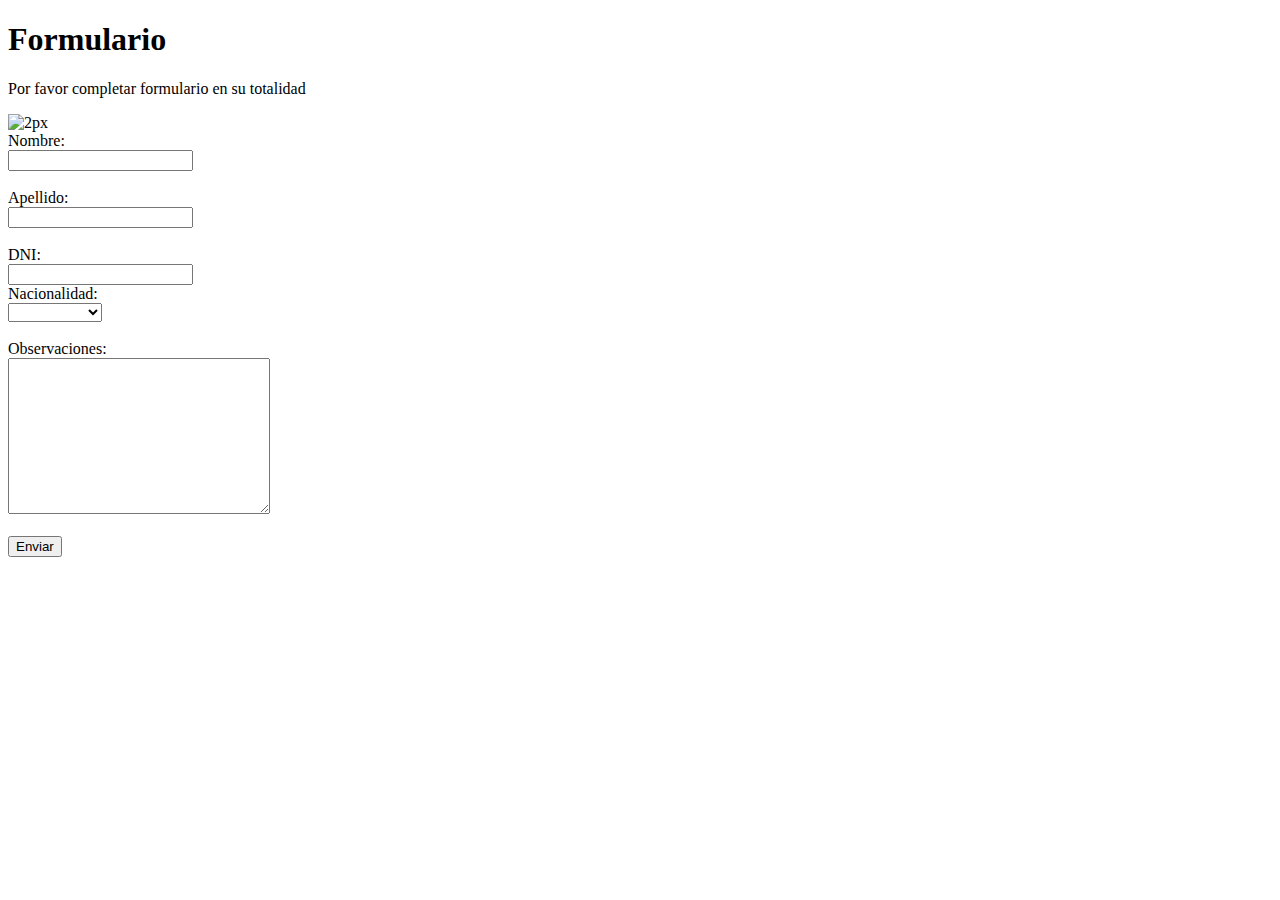
==== index.html @ 3b290a66 "inku" ====
<!DOCTYPE html>
<html lang="es">
<head>
    <meta charset="UTF-8">
    <meta http-equiv="X-UA-Compatible" content="IE=edge">
    <meta name="viewport" content="width=device-width, initial-scale=1.0">
    <title>Neo Inku Market</title>
    <link rel="stylesheet" href="./css/style.css">
</head>
<body>
    <h1 class="backgroudstyle">Formulario</h1>
    <p>Por favor completar formulario en su totalidad</p>
    <img src="./Images/giphy.gif" alt="2px">
    <form>
        <label for="nombre">Nombre:</label> <br>
        <input type="Nombre" id="nombre"><BR></BR>
        <label for="Apellido">Apellido:</label> <br>
        <input type="Apellido" id="Apellido" ><BR></BR>
        <label for="DNI">DNI:</label><br>
        <input type="DNI" id="dni"><br>

    <label for="Nacionalidad">Nacionalidad:</label><br>
        <select name="Nacionalidad" id="Nacionalidad">
            <option value=""></option>
            <option>Argentina</option>
            <option>Colombiana</option>
            <option>Japonesa</option>
            <option>Rusa</option>
        </select><BR></BR>

    <label for="Observaciones">Observaciones:</label><br>
        <textarea name="Observaciones" id="Observaciones" cols="30" rows="10"></textarea><BR></BR>
    
    <button type="submit" onclick="alert('Gracias por la informacion');">Enviar</button>
    </form>



</body>
</html>
---- css/style.css ----
.backgroundverde{
    background-color: darkgreen;}
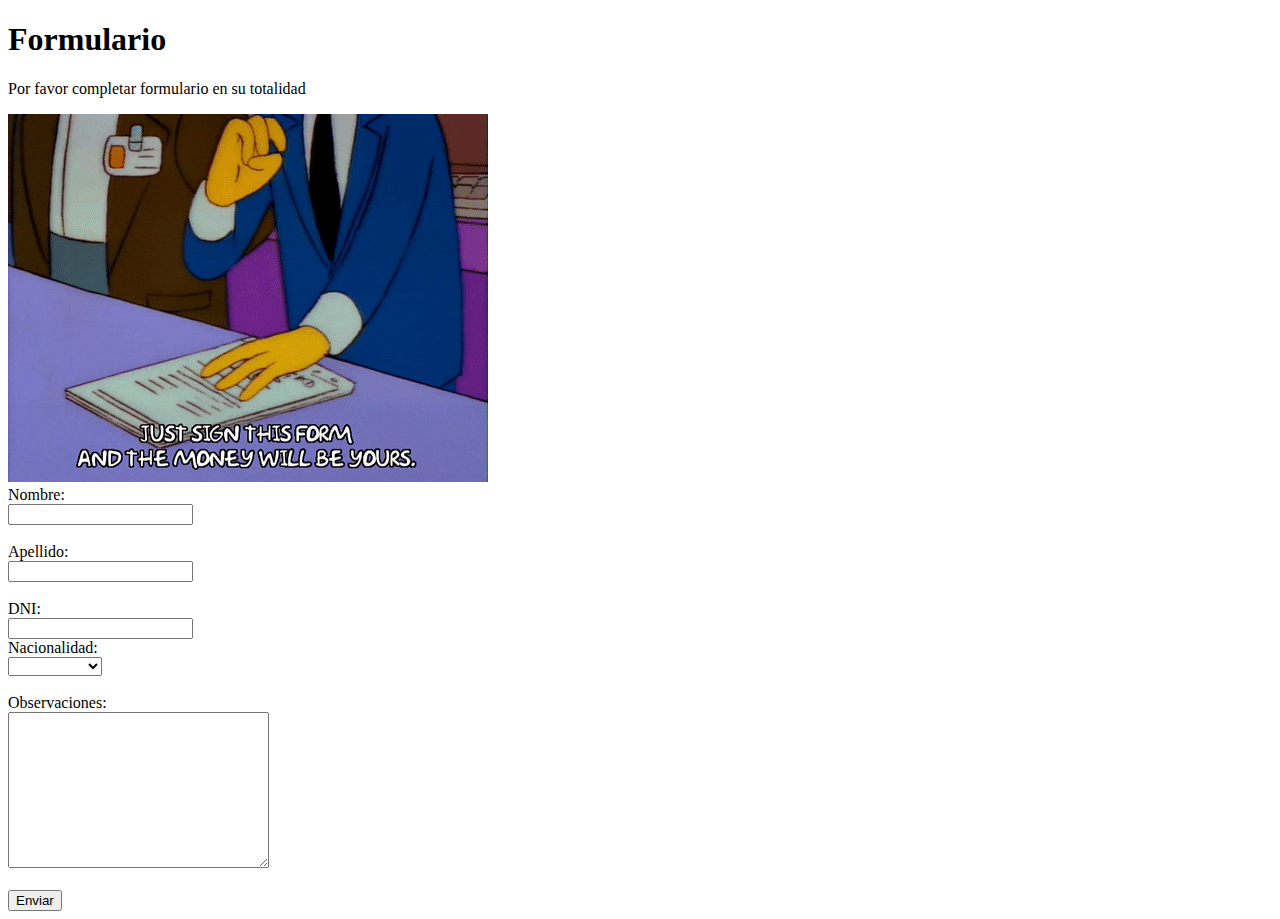
==== commit b708f557: "Neo" ====
--- a/index.html
+++ b/index.html
@@ -10,7 +10,7 @@
 <body>
     <h1 class="backgroudstyle">Formulario</h1>
     <p>Por favor completar formulario en su totalidad</p>
-    <img src="./Images/giphy.gif" alt="2px">
+    <img src="./images/giphy.gif" alt="2px">
     <form>
         <label for="nombre">Nombre:</label> <br>
         <input type="Nombre" id="nombre"><BR></BR>
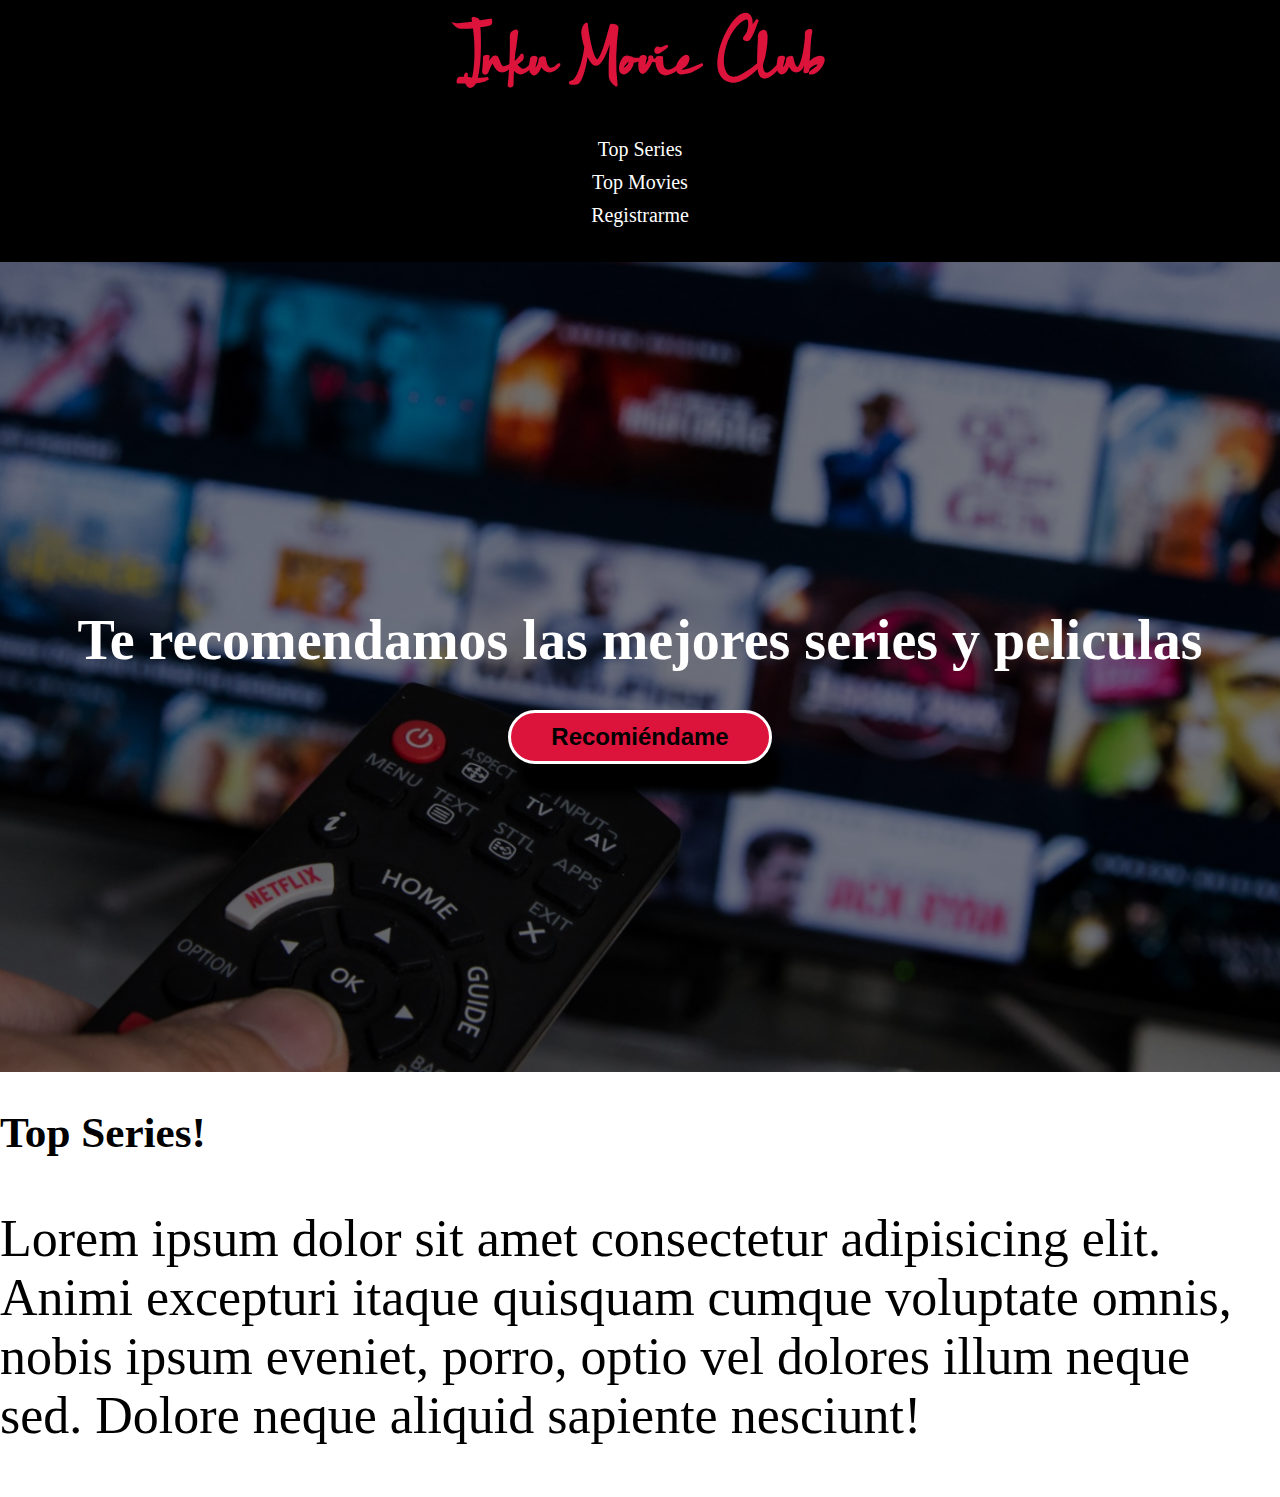
==== commit 74929e82: "neo" ====
--- a/index.html
+++ b/index.html
@@ -4,37 +4,37 @@
     <meta charset="UTF-8">
     <meta http-equiv="X-UA-Compatible" content="IE=edge">
     <meta name="viewport" content="width=device-width, initial-scale=1.0">
-    <title>Neo Inku Market</title>
+    <title>Neo Inku Movie Club</title>
     <link rel="stylesheet" href="./css/style.css">
 </head>
 <body>
-    <h1 class="backgroudstyle">Formulario</h1>
-    <p>Por favor completar formulario en su totalidad</p>
-    <img src="./images/giphy.gif" alt="2px">
-    <form>
-        <label for="nombre">Nombre:</label> <br>
-        <input type="Nombre" id="nombre"><BR></BR>
-        <label for="Apellido">Apellido:</label> <br>
-        <input type="Apellido" id="Apellido" ><BR></BR>
-        <label for="DNI">DNI:</label><br>
-        <input type="DNI" id="dni"><br>
-
-    <label for="Nacionalidad">Nacionalidad:</label><br>
-        <select name="Nacionalidad" id="Nacionalidad">
-            <option value=""></option>
-            <option>Argentina</option>
-            <option>Colombiana</option>
-            <option>Japonesa</option>
-            <option>Rusa</option>
-        </select><BR></BR>
-
-    <label for="Observaciones">Observaciones:</label><br>
-        <textarea name="Observaciones" id="Observaciones" cols="30" rows="10"></textarea><BR></BR>
-    
-    <button type="submit" onclick="alert('Gracias por la informacion');">Enviar</button>
-    </form>
+    <header>
+        <div class="container">
+            <p class="logo">Inku Movie Club</p>
+            <nav>
+                <a href="#">Top Series</a>
+                <a href="#">Top Movies</a>
+                <a href="#">Registrarme</a>
+            </nav>
+        </div>
+    </header>
+    <section id="hero">
+        <h1>Te recomendamos las mejores series y peliculas</h1>
+        <button>Recomiéndame</button>
+    </section>
+    <section id="tops">
+        <div class="container">
+            <div class="img-container"></div>
+            <h2>Top Series!</h2>
+            <p>Lorem ipsum dolor sit amet consectetur adipisicing elit. Animi excepturi itaque quisquam cumque voluptate omnis, nobis ipsum eveniet, porro, optio vel dolores illum neque sed. Dolore neque aliquid sapiente nesciunt!</p>
+        </div>
+    </section>
+    <section id="Top Movies">
+        <div class="carta"></div>
+        <div class="carta"></div>
+        <div class="carta"></div>
 
 
-
+    </section>
 </body>
 </html>--- a/css/style.css
+++ b/css/style.css
@@ -1,2 +1,93 @@
-.backgroundverde{
-    background-color: darkgreen;}+@font-face {
+    font-family: kaji;
+    src: url('/fonts/Khiara\ Script.ttf');
+}
+@font-face {
+    font-family: kai;
+    src: url('/fonts/Harukaze.ttf');
+}
+body{
+    margin: 0;
+}
+
+h1{font-size: 3.5em;}
+h2{font-size: 2.7em;}
+h3{font-size: 2em;}
+p{font-size: 3.25em;}
+ul{list-style: none;}
+
+button{
+    font-size: 1.5em;
+    font-weight: bold;
+    padding: 10px 40px;
+    border-radius: 40px;
+    border:3px solid white;
+    box-shadow: 10px 30px 10px;
+    background-color: crimson;  
+}
+
+button:hover{
+    background-color: white;
+}
+
+.container{
+    max-width: 1400px;
+    margin: auto;
+}
+
+header{
+    background-color: black;
+}
+header .logo{
+    margin: 0;
+    padding: 30px 10px;
+    font-weight: bold;
+    font-family: kaji;
+    color: crimson;
+    font-size: 5.5em;
+}
+
+header .container{
+    display: flex;
+    flex-direction: column;
+    align-items: center;
+}
+
+header nav{
+    display: flex;
+    flex-direction: column;
+    text-align: center;
+    padding-bottom: 30px;
+}
+
+header a{
+    padding: 5px 12px;
+    text-decoration: none;
+    font-weight: lighter;
+    color: white;
+    font-size: 20px;
+}
+
+header a:hover{
+    color: crimson;
+}
+
+#hero{
+    display: flex;
+    align-items: center;
+    justify-content: center;
+    text-align: center;
+    flex-direction: column;
+    height: 90vh;
+    color: white;
+    background-image: linear-gradient(
+        0deg,
+        rgba(0,0,0,0.5),
+        rgba(0,0,0,0.5)
+    ) 
+    ,url(/imagenes/Series.jpg);
+    background-repeat: no-repeat;
+    background-size: cover;
+    background-position: center center;
+    
+}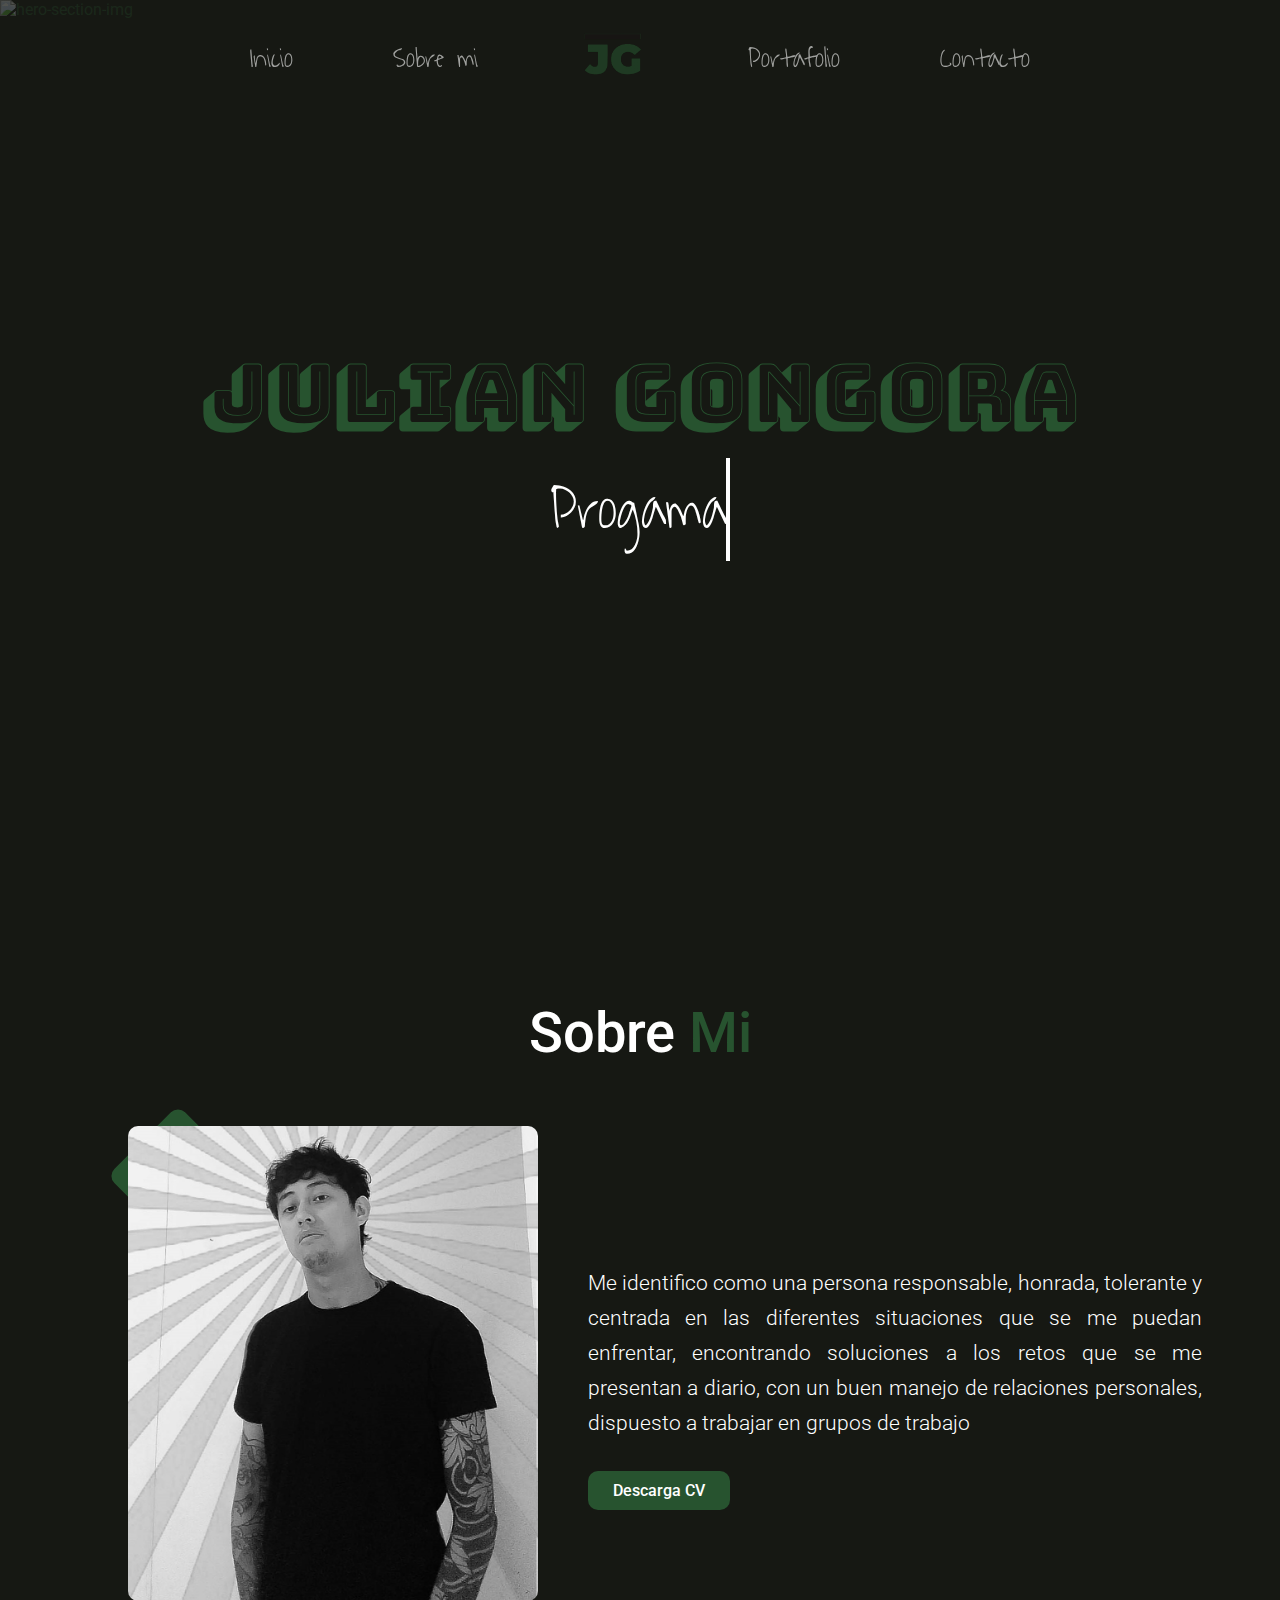
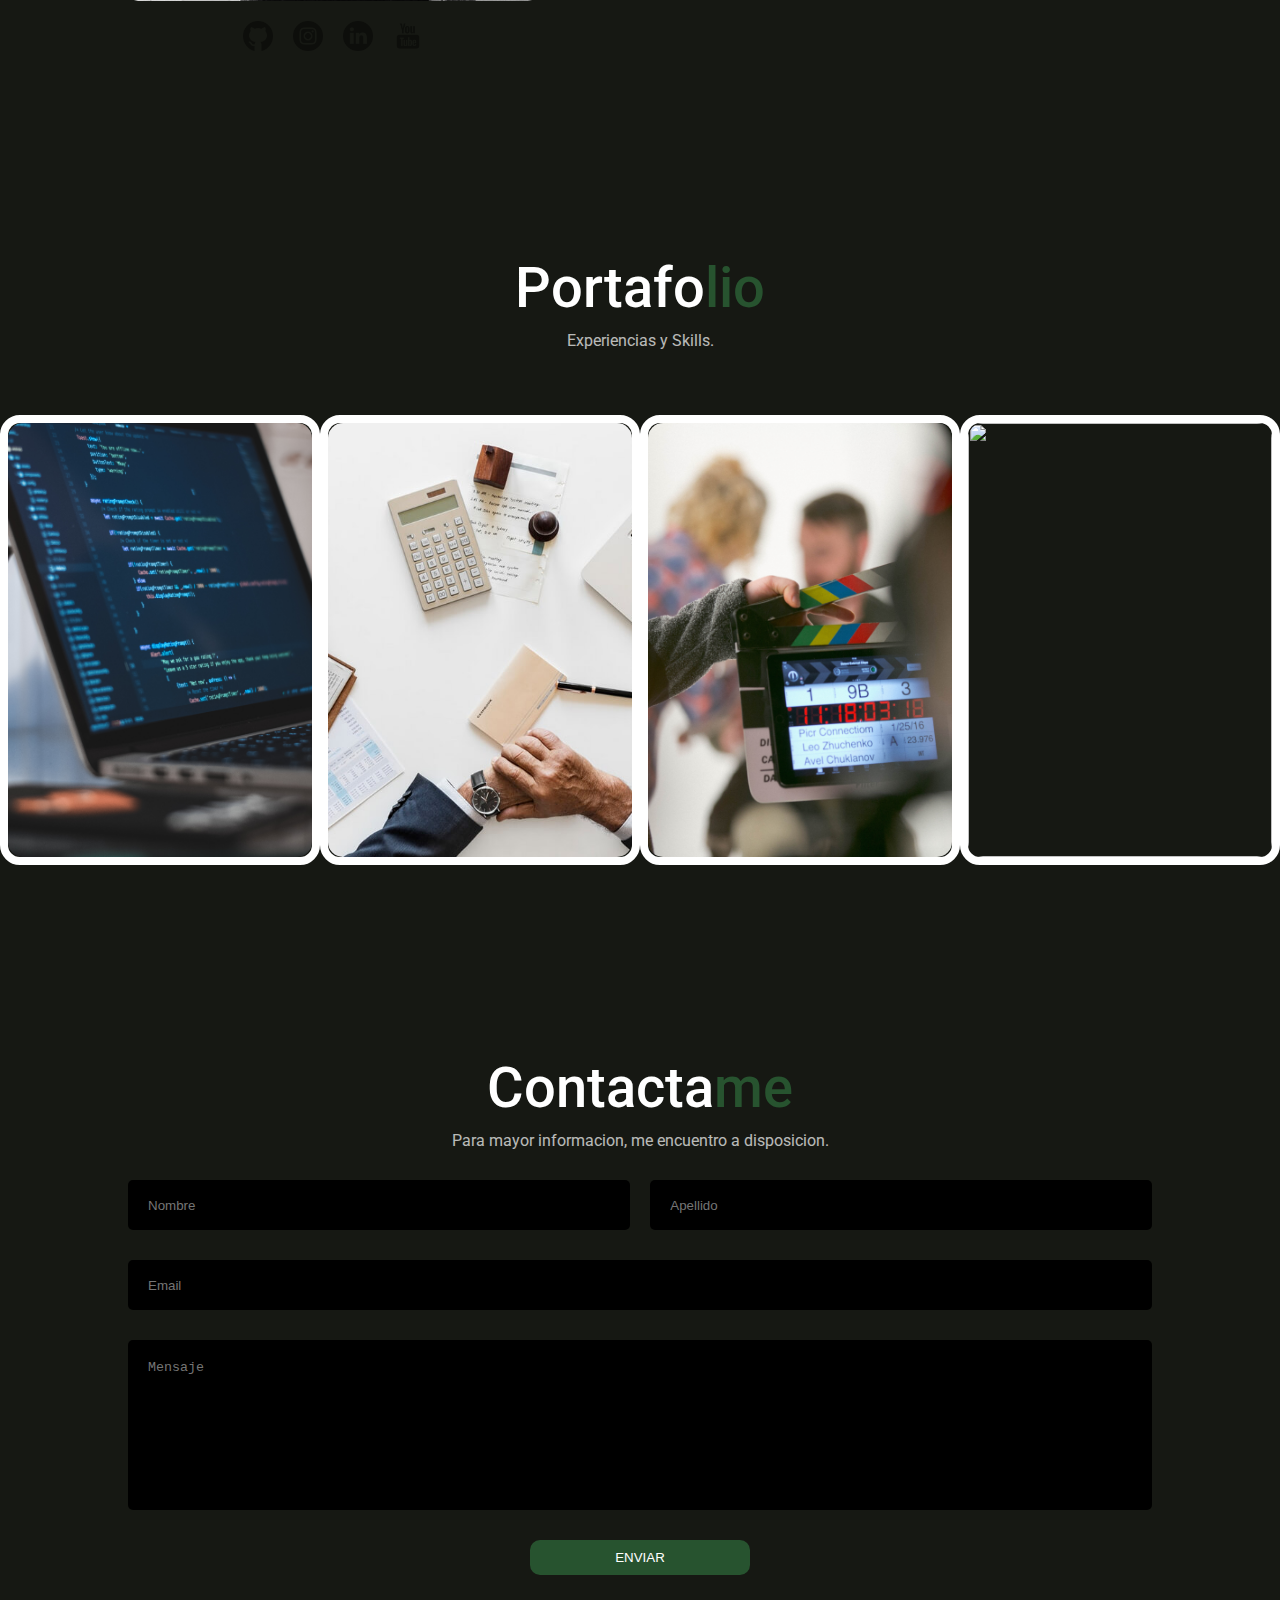
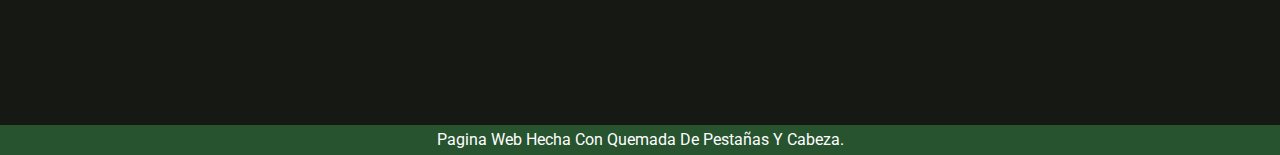
==== commit ffd54b24: "agregado nuevamente el readme.md" ====
--- a/index.html
+++ b/index.html
@@ -4,37 +4,152 @@
     <meta charset="UTF-8">
     <meta http-equiv="X-UA-Compatible" content="IE=edge">
     <meta name="viewport" content="width=device-width, initial-scale=1.0">
-    <title>Neo Inku Movie Club</title>
+    <title>Portafolio Gongora</title>
     <link rel="stylesheet" href="./css/style.css">
+    <!-- Fuentes -->
+    <link href="https://fonts.googleapis.com/css?family=Waiting+for+the+Sunrise" rel="stylesheet" type="text/css"/>
+    <link href="https://fonts.googleapis.com/css2?family=Bungee+Shade&display=swap" rel="stylesheet" type="text/css">
+    <link rel="preconnect" href="https://fonts.googleapis.com">
+    <link rel="preconnect" href="https://fonts.gstatic.com" crossorigin>
+    <link href="https://fonts.googleapis.com/css2?family=Roboto:wght@300;400;500;700;900&display=swap" rel="stylesheet">
 </head>
+
 <body>
-    <header>
-        <div class="container">
-            <p class="logo">Inku Movie Club</p>
-            <nav>
-                <a href="#">Top Series</a>
-                <a href="#">Top Movies</a>
-                <a href="#">Registrarme</a>
-            </nav>
+<!--Barra de navegacion-->
+
+    <nav class="navbar">
+        <ul class="links-container">
+            <li class="link-item"> <a href="#hero-section" class="links">Inicio</a> </li>
+            <li class="link-item"> <a href="#about-section" class="links">Sobre mi</a> </li>
+            
+            <li class="link-item">
+                <a href="#" class="links">
+                <img src="img/Logo-PhotoRoom.png.png " class="logo" alt="logo">
+                </a>
+            </li>
+            
+            <li class="link-item"> <a href="#skill-section" class="links">Portafolio</a> </li>
+            <li class="link-item"> <a href="#contact-section" class="links">Contacto</a> </li>
+        </ul>
+    </nav>    
+
+
+
+    <section class="hero-section" id="hero-section">
+        <div class="background">
+            <img src="./img/Fondo principal.jpg" class="background-image" alt="hero-section-img">
         </div>
-    </header>
-    <section id="hero">
-        <h1>Te recomendamos las mejores series y peliculas</h1>
-        <button>Recomiéndame</button>
-    </section>
-    <section id="tops">
-        <div class="container">
-            <div class="img-container"></div>
-            <h2>Top Series!</h2>
-            <p>Lorem ipsum dolor sit amet consectetur adipisicing elit. Animi excepturi itaque quisquam cumque voluptate omnis, nobis ipsum eveniet, porro, optio vel dolores illum neque sed. Dolore neque aliquid sapiente nesciunt!</p>
+
+        <div class="hero-section-content">
+            <h1 class="hero-section-title">
+            <p>Julian Gongora</p>
+            <a href="#" class="typewrite" data-period="2000" data-type='[ "Progamador.", "Administrador.", "Film maker.", "Tatuador." ]'>
+            <span class="wrap"></span>
+            </a>
+            </h1>
         </div>
     </section>
-    <section id="Top Movies">
-        <div class="carta"></div>
-        <div class="carta"></div>
-        <div class="carta"></div>
+    
+
+<!--Sobre mi-->
+    <section class="about" id="about-section">
+        <h2 class="section-title">Sobre<span class="highligth"> Mi</span></h2>
+
+        <div class="about-container">
+            <div class="image-container">
+                <div class="left-col">
+                <div class="square"></div>
+                <img src="./img/about me3.jpg" class="about-img" alt="">
+                <div class="social-links">
+                    <a href="https://github.com/neojulian/neoinku"><img src="./img/github.png" class="social-img" alt=""></a>
+                    <a href="https://www.instagram.com/neo_julian/"><img src="./img/insta.png" class="social-img" alt=""></a>
+                    <a href="https://www.linkedin.com/in/julian-gongora-60035b127/"><img src="./img/linked.png" class="social-img" alt=""></a>
+                    <a href="https://www.youtube.com/channel/UCZCaQSkRuyU4rXHX3HnvqJw"><img src="./img/youtube.png" class="social-img" alt=""></a>
+                </div>
+                </div>
+            </div>
+                <div class="right-col">
+                <div class="info">
+                <p>Me identifico como una persona responsable, honrada, tolerante y centrada en las diferentes situaciones que se me puedan enfrentar, encontrando soluciones a los retos que se me presentan a diario, con un buen manejo de relaciones personales, dispuesto a trabajar en grupos de trabajo</p>
+                <a href="./img/2023 CV Gongora.pdf" download="CV Julian.pdf" class="btn">Descarga CV</a>
+                </div>
+                </div>
+                
+    </section>
+
+    <!--Seccion Grid-->
+
+    <section class="skill" id="skill-section">
+        <h2 class="heading">Portafo<span class="highligth">lio</span></h2>
+        <p class="sub-heading">Experiencias y Skills.</p>
 
 
+        <div class="card-container">
+        <div class="card">
+            <img src="./img/Programador.jpg" class="card-img" alt="">
+            <div class="card-body">
+                <h1 class="card-title">Programador</h1>
+                <p class="card-sub-title">Front End</p>
+                <p class="card-info">Como programador front-end, he tenido el privilegio de trabajar en proyectos de desarrollo web. Mi experiencia se centra en la creación de interfaces de usuario atractivas y funcionales utilizando tecnologías como HTML, CSS y JavaScript.</p>
+                <a href="./pages/page1.html" target="_blank" class="card-btn">+ INFO</a>
+            </div>
+        </div>
+
+        <div class="card">
+            <img src="./img/Admisnistrador.jpg" class="card-img" alt="">
+            <div class="card-body">
+                <h1 class="card-title">Administrador</h1>
+                <p class="card-sub-title">Analista de facturacion</p>
+                <p class="card-info">Como analista de facturación, he sido responsable de garantizar la precisión y eficiencia en los procesos de facturación de una empresa. Mi experiencia involucra la revisión de datos, resolución de discrepancias y colaboración con equipos para asegurar un flujo de facturación efectivo.</p>
+                <a href="./pages/page1.html" target="_blank" class="card-btn">+ INFO</a>
+            </div>
+        </div>
+
+        <div class="card">
+            <img src="./img/Film maker.jpg" class="card-img" alt="">
+            <div class="card-body">
+                <h1 class="card-title">Film Maker</h1>
+                <p class="card-sub-title">Direccion</p>
+                <p class="card-info">Como filmmaker, he tenido la oportunidad de dirigir y producir proyectos audiovisuales, capturando historias y emociones a través del lenguaje cinematográfico. Mi experiencia implica la creación de narrativas visuales y la colaboración con equipos para crear producciones cinematográficas impactantes.</p>
+                <a href="./pages/page2.html" target="_blank" class="card-btn">+ INFO</a>
+            </div>
+        </div>
+
+        <div class="card">
+            <img src="./img/Tatuador.jpg" class="card-img" alt="">
+            <div class="card-body">
+                <h1 class="card-title">Tatuador</h1>
+                <p class="card-sub-title">Blackout</output></p>
+                <p class="card-info">Como tatuador, he tenido el privilegio de crear obras de arte permanentes en la piel de mis clientes. Mi experiencia implica colaborar estrechamente con cada persona, escuchar sus ideas y transformarlas en tatuajes personalizados, brindando una experiencia única y satisfactoria en cada sesión.</p>
+                <a href="./pages/page2.html" target="_blank" class="card-btn">+ INFO</a>
+                
+            </div>
+        </div>
+        </div>
+    
     </section>
+
+    <section class="contact" id="contact-section">
+        <div class="contact-container">
+        <h2 class="heading">Contacta<span class="highligth">me</span></h2>
+        <p class="sub-heading">Para mayor informacion, me encuentro a disposicion.</p>
+        <div class="seperator"></div>
+
+        <div class="contact-form">
+            <div class="name">
+                <input type="text" class="nombre" required placeholder="Nombre">
+                <input type="text" class="apellido" required placeholder="Apellido">
+            </div>
+            <input type="email" required class="email" placeholder="email">
+            <textarea class="message" placeholder="Mensaje" required></textarea>
+            <button class="btn contact-btn" onclick="window.alert('Gracias por tu interes!!');">ENVIAR</button>
+        </div>
+        </div>
+    </section>
+
+    <footer class="footer">Pagina Web hecha con quemada de pestañas y cabeza.</footer>
+
+    <script src="./scripts/main.js"></script>
+    <script src="./scripts/app.js"></script>
 </body>
 </html>--- a/css/style.css
+++ b/css/style.css
@@ -1,93 +1,512 @@
-@font-face {
-    font-family: kaji;
-    src: url('/fonts/Khiara\ Script.ttf');
-}
-@font-face {
-    font-family: kai;
-    src: url('/fonts/Harukaze.ttf');
-}
-body{
+* {
     margin: 0;
-}
-
-h1{font-size: 3.5em;}
-h2{font-size: 2.7em;}
-h3{font-size: 2em;}
-p{font-size: 3.25em;}
-ul{list-style: none;}
-
-button{
-    font-size: 1.5em;
-    font-weight: bold;
-    padding: 10px 40px;
-    border-radius: 40px;
-    border:3px solid white;
-    box-shadow: 10px 30px 10px;
-    background-color: crimson;  
-}
-
-button:hover{
-    background-color: white;
-}
-
-.container{
-    max-width: 1400px;
-    margin: auto;
-}
-
-header{
-    background-color: black;
-}
-header .logo{
-    margin: 0;
-    padding: 30px 10px;
-    font-weight: bold;
-    font-family: kaji;
-    color: crimson;
-    font-size: 5.5em;
-}
-
-header .container{
-    display: flex;
-    flex-direction: column;
-    align-items: center;
-}
-
-header nav{
-    display: flex;
-    flex-direction: column;
-    text-align: center;
-    padding-bottom: 30px;
-}
-
-header a{
-    padding: 5px 12px;
-    text-decoration: none;
-    font-weight: lighter;
-    color: white;
-    font-size: 20px;
-}
-
-header a:hover{
-    color: crimson;
-}
-
-#hero{
+    padding: 0;
+    box-sizing: border-box;
+}
+
+html {
+    scroll-behavior: smooth;
+}
+
+:root{
+    --gradient-top: linear-gradient(0deg, rgba(22, 24, 19, 0) 0%, rgba(22, 24, 19, 0.22) 36.98%, rgba(22, 24, 19, 0.47) 70.83%, rgba(22, 24, 19, 0.76) 100%);
+    --gradient-bottom: linear-gradient(180deg, rgba(22, 24, 19, 0) 0%, rgba(22, 24, 19, 0.42) 21.88%, rgba(22, 24, 19, 0.69) 41.67%, rgba(22, 24, 19, 0.9) 61.98%, rgba(22, 24, 19, 0.99) 78.12%, #161813 100%);
+    --sphere-gradient-one: radial-gradient(50% 50% at 20% 25%, #686868 0%, #403F3F 35%, #222222 70%, #000000 100%);
+    --sphere-gradient-two: radial-gradient(51.04% 51.04% at 18.94% 26.18%, #686868 0%, #403F3F 36.98%, #222222 70.83%, #000000 100%);
+}
+
+body { 
+    width: 100%;
+    position: relative;
+    background: #161813;
+    color: #fff;
+    font-family: 'Roboto', sans-serif;
+}  
+
+/* barra de navegacion */
+
+.navbar {
+    position: fixed;
+    top: 0;
+    left: 0;
+    z-index: 9;
+    width: 100%;
+    height: 100px;
+    padding: 20px 30px;
+}
+
+.navbar.bg {
+    background: #161813;
+}
+
+.links-container {
     display: flex;
     align-items: center;
     justify-content: center;
+    list-style: none;
+}
+
+.logo   {
+    height: 50px;
+    margin-top: 10px;
+}
+
+.link-item  {
+    margin:  0 30px;
+    transition: .5s;
+}
+
+.link-item a {
+    color: white;
+    text-decoration: none;
+    padding: 20px;
+    font-family: 'Waiting for the Sunrise';
+    font-size: 28px;
+}
+
+.links {
+    opacity: 0.6;
+}
+
+.links:hover {
+    opacity: 1;
+}
+
+/* seccion hero */
+
+.hero-section {
+    width: 100%;
+    height: 100vh;
+    position: relative;
+    display: flex;
+    justify-content: center;
+    align-items: center;
+    color: #27532f;    
+}
+
+/* seccion background */
+.background {
+    position: absolute;
+    top: 0;
+    left: 0;
+    width: 100%;
+    height: 100%;
+    z-index: -1;
+    }
+
+.background-image {
+    width: 100%;
+    height: 100%;
+    object-fit: cover;
+    }
+
+.background::before, .background::after {
+    content: '';
+    position: absolute;
+    left: 0;
+    width: 100%;
+    height: 50%;
+}
+
+.background::before {
+    top: 0;
+    left: 0;
+    background: var(--gradient-top);
+}
+
+.background::after {
+    bottom: 0;
+    left: 0;
+    background: var(--gradient-bottom);
+}
+
+.hero-section-title {
+    font-family: 'Bungee Shade', cursive;
+    font-size: 80px;
+    font-weight: 300;
     text-align: center;
+    text-transform: capitalize;
+}
+
+.typewrite {
+    font-family: 'Waiting for the Sunrise';
+    font-size: 60px;
+    color: white;
+    font-weight: 500;
+    text-align: center;
+    text-transform: capitalize;
+    align-items: center;
+    margin: 20px 0;
+    text-decoration: none;
+}
+
+.video {
+    margin: auto;
+    width: 1060px;
+    height: 355px;
+    display: block;
+}
+/* seccion SOBRE MI */
+
+.about {
+    width: 100%;
+    height: auto;
+    padding: 50px 10vw;
+}
+
+#about-section {
+    position: relative;
+    width: 100%;
+    padding: 100px 10vw;
+    color: #ffff;
+}
+
+.about-container {
+    width: 100%;
+    margin: 50px 0 100px;
+    display: grid;
+    grid-gap: 50px;
+    grid-template-columns: 40% 60%;
+}
+
+.left-col, .right-col{
+    position: relative;
+}
+
+.image-container {
+    width: 100%;
+    position: relative;
+}
+
+.about-img {
+    width: 100%;
+    height: 475px;
+    display: block;
+    object-fit: cover;
+    margin: 10px auto;
+    border-radius: 10px;
+}
+
+.square {
+    width: 100px;
+    height: 100px;
+    border-radius: 10px;
+    background: #27532f;
+    position: absolute;
+    z-index: -1;
+    transform: rotate(45deg);
+}
+
+.social-links {
+    margin-top: 20px;
+    display: flex;
+    gap: 20px;
+    justify-content: center;
+}
+
+.social-img {
+    width: 30px;
+    height: 30px;
+    opacity: .4;
+    transition: .5s;
+}
+
+.social-img:hover {
+    opacity: 1;
+}   
+
+.section-title {
+    font-size: 3.5rem;
+    font-weight: 500;
+    text-align: center;
+    text-transform: capitalize;
+}
+
+.info {
+    width: 100%;
+    margin-top: 150px;
+}
+
+.info p {
+    font-size: 1.3rem;
+    font-weight: 300;
+    line-height: 35px;
+    margin-bottom: 40px;
+    text-align: justify;
+}
+
+.btn {
+    color: white;
+    background:#27532f;
+    padding: 10px 25px;
+    width: 220px;
+    border-radius: 10px;
+    text-transform: capitalize;
+    border: none;
+    outline: none;
+    font-weight: 500;
+    cursor: pointer;
+    text-decoration: none;
+}
+
+/* seccion GRID Y PORTAFOLIO */
+
+.card-container {
+    margin: 65px 0 100px;
+    width: 100%;
+    position: relative;
+    display: grid;
+    grid-template-columns: repeat(4, 1fr);
+    grid: 50px;
+}
+
+.card {
+    width: 320px;
+    height: 450px;
+    border-radius: 20px;
+    overflow: hidden;
+    border: 8px solid #fff;
+    position: relative;
+}
+
+.card-img {
+    width: 100%;
+    height: 100%;
+    object-fit: cover;
+    border-radius: 15px;
+}   
+
+.card-body {
+    width: 100%;
+    height: 100%;
+    top: 0;
+    right: -100%;
+    position: absolute;
+    background: #1f3d4738;
+    backdrop-filter:blur(5px);
+    border-radius: 15px;
+    color: #fff;
+    padding: 30px;
+    display: flex;
     flex-direction: column;
-    height: 90vh;
+    justify-content: center;
+    transition: 2s;
+}
+
+.card:hover .card-body {
+    right: 0;
+}
+
+.card:hover .card-img {
+    opacity: 0.8;
+    transform: scale(1.1);
+}
+
+.card-title {
+    text-transform: uppercase;
+    font-size: 32px;
+    font-weight: 500;
+}
+
+.card-sub-title {
+    text-transform: capitalize;
+    font-size: 20px;
+    font-weight: 300;
+}
+
+.card-info {
+    font-size: 15px;
+    line-height: 25px;
+    margin: 40px 0;
+    font-weight: 400;
+    color: black;
+}
+
+.card-btn {
     color: white;
-    background-image: linear-gradient(
-        0deg,
-        rgba(0,0,0,0.5),
-        rgba(0,0,0,0.5)
-    ) 
-    ,url(/imagenes/Series.jpg);
-    background-repeat: no-repeat;
-    background-size: cover;
-    background-position: center center;
-    
-}+    background:#27532f;
+    padding: 5px 20px;
+    width: 120px;
+    border-radius: 100px;
+    text-transform: capitalize;
+    border: none;
+    outline: none;
+    font-weight: 500;
+    cursor: pointer;
+    text-decoration: none;
+    font-weight: lighter;
+}
+
+/* seccion Contacto */
+
+.contact-container {
+    margin: 40px 0 100px;
+    width: 100%;
+}
+
+.heading {
+    text-align: center;
+    font-weight: 500;
+    font-size: 3.5rem;
+    text-transform: capitalize;
+}
+
+.sub-heading {
+    text-align: center;
+    font-size: 1rem;
+    margin: 10px;
+    opacity: 0.7;
+}
+
+.contact-form {
+    width: 100%;
+    margin-top: 30px;
+    position: relative;
+}
+
+.contact-form input, .message{
+    width: 100%;
+    display: block;
+    height: 50px;
+    padding: 20px;
+    border-radius: 5px;
+    background: #000000;
+    color: #fff;
+    border: none;
+    outline: none;
+    margin: 30px 0;
+    text-transform: capitalize;
+    resize: none;
+}
+
+.message {
+    height: 170px;
+}
+
+.contact-form .name {
+    display: flex;
+    justify-content: space-between;
+}
+
+.name input {
+    width: 49%;
+    margin: 0;
+}
+
+.contact-form .btn{
+    display: block;
+    margin: auto;
+    cursor: pointer;
+}
+
+.contact {
+    position: relative;
+    padding: 50px 10vw;
+}
+
+.highligth {
+    color: #27532f;
+}
+
+/* seccion footer */
+
+.footer {
+    width: 100%;
+    height: 30px;
+    text-align: center;
+    background-color: #27532f;
+    text-transform: capitalize;
+    line-height: 30px;
+}
+
+/* seccion responsive */
+
+@media screen and (max-width: 996px) {
+
+    .link-item {
+        margin: 0 10px;
+    }
+
+    .section-title {
+        font-size: 60px;
+    }
+
+    .hero-section-title p {
+        font-size: 60px;
+    }
+
+    .typewrite {
+        font-size: 60px;
+    }
+
+    .card-container {
+        height: 900px;
+        grid-template-columns: repeat(2,1fr);
+        gap: 1rem;
+        align-items: center;
+        left: 50px;
+    }
+
+    .card-container:last-child {
+        grid-column: span 1;
+    }
+
+    .card-body {
+        columns: 2;
+    }
+}
+
+@media screen and (max-width: 798px){
+    .navbar {
+        height: auto;
+    }
+
+    .link-item {
+        margin-top: 80px;
+        text-align: center;
+    }
+
+    .link-item:nth-child(3) {
+        margin: -50px -30px 0 -30px;
+    }
+
+    .link-item a {
+        padding: 10px;
+        margin: auto;
+        display: block;
+    }
+
+    .section-title {
+        font-size: 40px;
+    }
+
+    .hero-section-title p {
+        font-size: 40px;
+    }
+
+    .typewrite {
+        font-size: 40px;
+    }
+
+    .about-section {
+        width: 100%;
+        font-size: 4opx;
+    }
+
+    .card-container {
+        height: auto;
+        grid-template-columns: repeat(1,1fr);
+        display: flex;
+        flex-direction: column;
+        align-items: center;
+        gap: 1rem;
+    }
+
+    .card-body {
+        grid-column: auto !important;
+    }
+
+    .card {
+        border-radius: 70px;
+    }
+    }